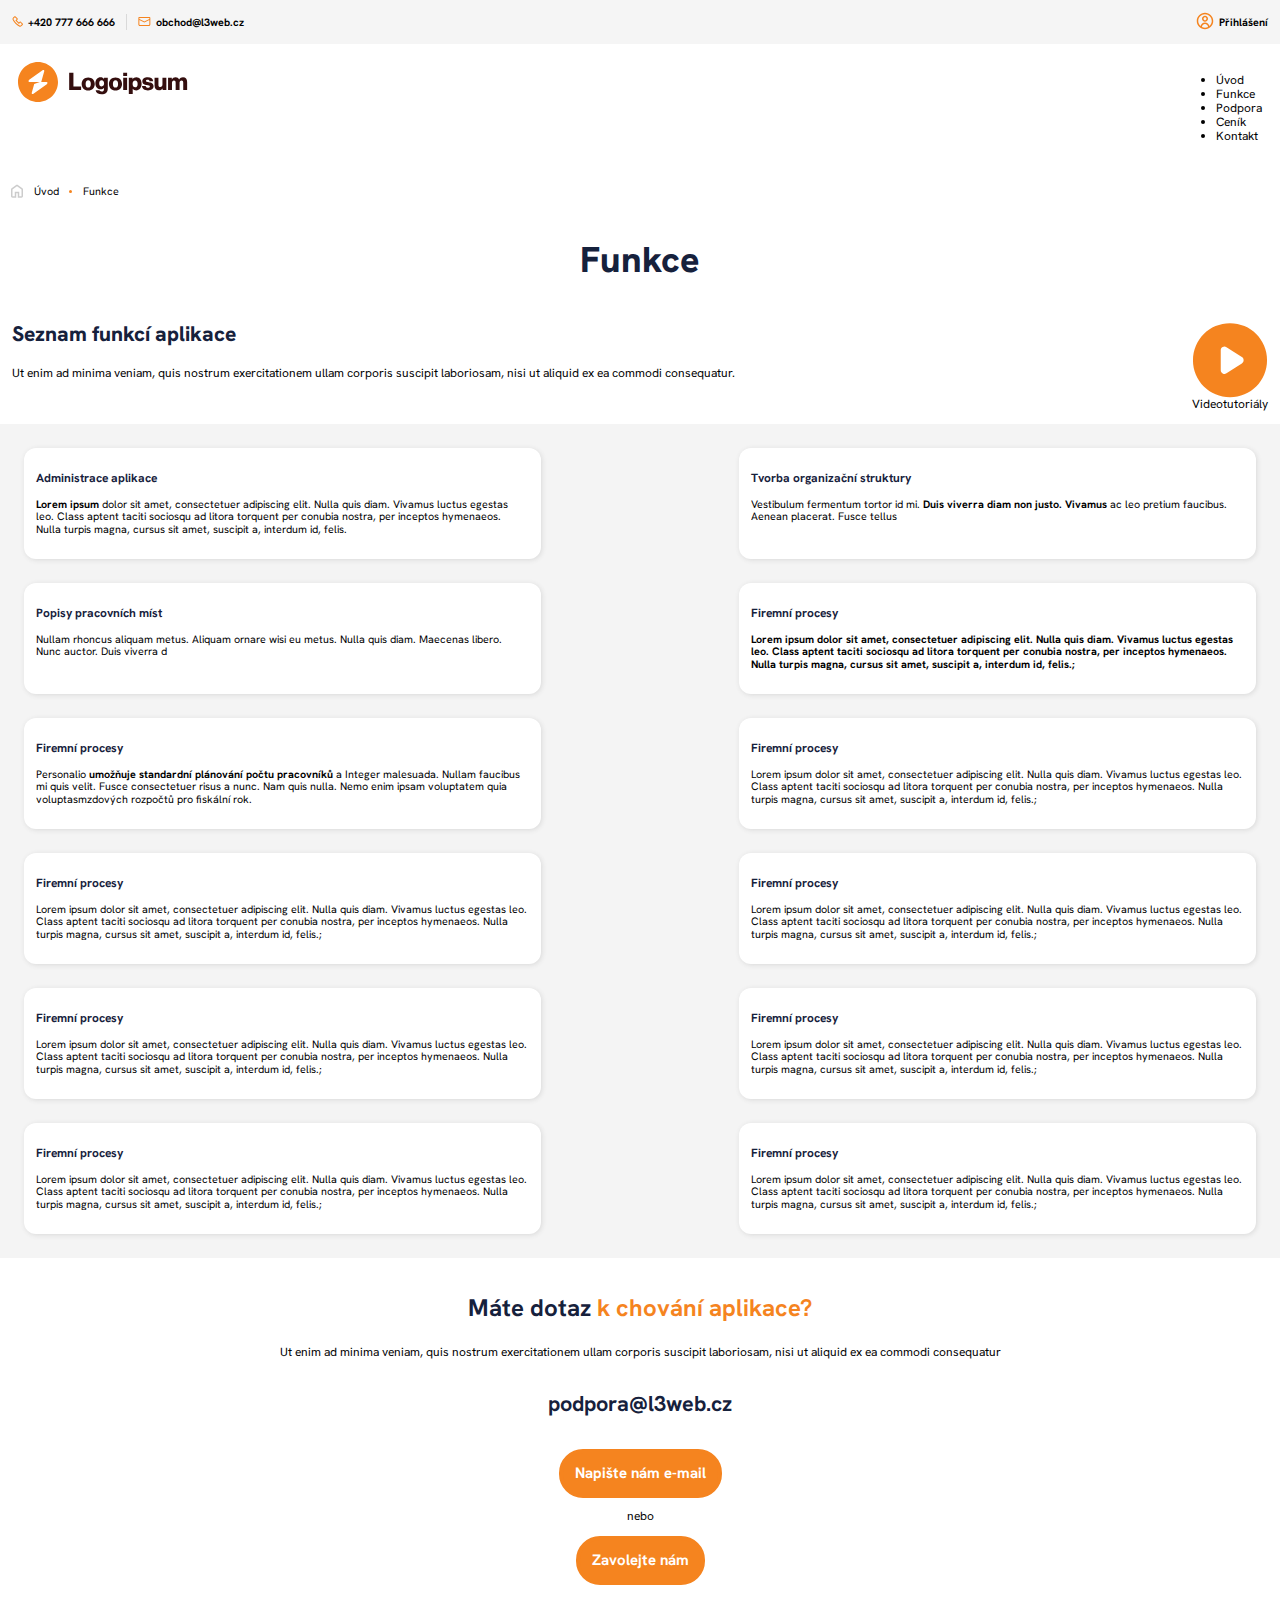
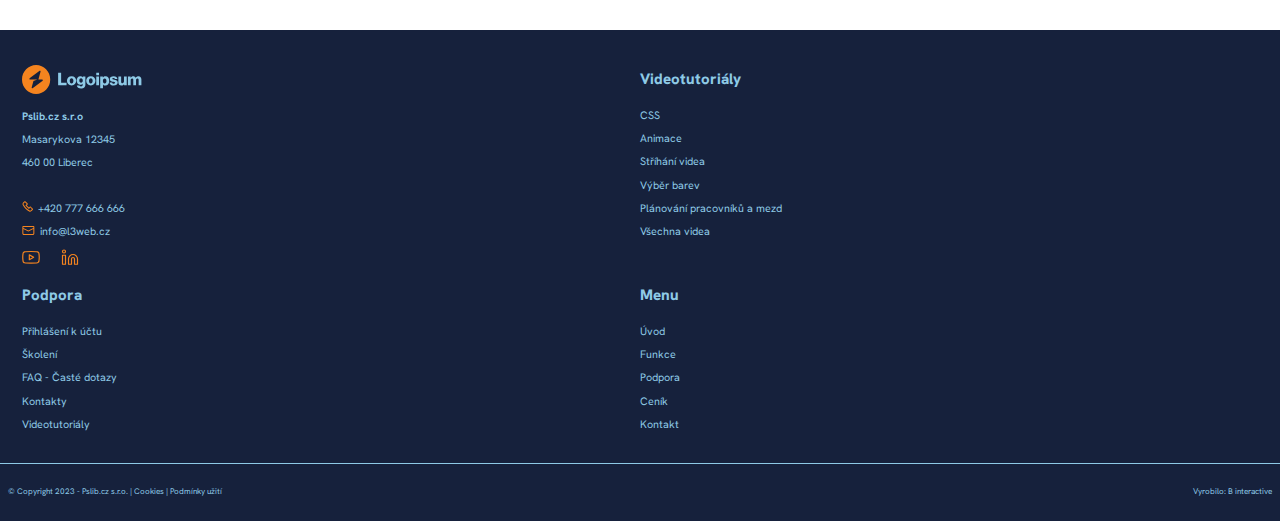
==== funkce.html @ 1e0c0223 "homepage-mobil" ====
<!DOCTYPE html>
<html lang="cs">
<head>
    <meta charset="UTF-8">
    <meta http-equiv="X-UA-Compatible" content="IE=edge">
    <meta name="viewport" content="width=device-width, initial-scale=1.0">
    <link rel="stylesheet" href="css/normalize.css">
    <link rel="stylesheet" href="css/font.css">
    <link rel="stylesheet" href="css/main.css">
    <title>Logoipsum | Funkce</title>
</head>
<body>
    <header class="header">
        <div class="header__kontakt">
            <address class="header__kontakt__address">
                <p class="header__kontakt--phone phone smalltext bold"><a href="tel:+420 777 666 666">+420 777 666 666</a></p>
                <p class="header__kontakt--mail mail smalltext bold"><a href="mailto:obchod@l3web.cz">obchod@l3web.cz</a></p>
            </address>
            <div class="header__kontakt--login">
                <p class="login smalltext bold"><a href="">Přihlášení</a></p>
            </div>
        </div>
        <h1 class="logo--hidden">Logoipsum</h1>
        <div class="header__box">
            <div class="logo--img header__logo--img">
                <a href="index.html">
                    <img src="ico/logo-default.svg" alt="Logoipsum">
                </a>
            </div >
            <nav class="header__menu">
                <ul>
                    <li><a href="index.html">Úvod</a></li>
                    <li><a href="funkce.html">Funkce</a></li>
                    <li><a href="">Podpora</a></li>
                    <li><a href="">Ceník</a></li>
                    <li><a href="">Kontakt</a></li>
                </ul>
            </nav>
        </div> 
        <p class="button header__button"><a href="">Zkušební verze</a></p>
        <div class="header__path smalltext">
            <a href="index.html">
                <img src="ico/home.svg" alt="Tlačítko domů">
            </a>
            <a href="index.html">Úvod</a>
            <a href="funkce.html" class="header__path__funkce">Funkce</a>
        </div>
        <h2>Funkce</h2>
    </header>
    <main class="main main--funkce">
        <header class="main__header">
            <div>
                <h3>Seznam funkcí aplikace</h3>
                <p>Ut enim ad minima veniam, quis nostrum exercitationem ullam corporis suscipit laboriosam, nisi ut aliquid ex ea commodi consequatur.</p>
            </div>
            <div class="main__header__video">
                <a href="">
                    <img src="ico/video.svg" alt="Videotutoriály tlačítko">
                </a>
                <a href="">Videotutoriály</a>
            </div>
        </header>
        <section class="section vyhody__slider vyhody__slider--funkce">
            <a href="" class="vyhody__slider__item">
                <header class="vyhody__slider__item__header navy">
                    <p class="bold">Administrace aplikace</p>
                </header>
                <p class="smalltext"><span class="bold">Lorem ipsum</span> dolor sit amet, consectetuer adipiscing elit. Nulla quis diam. Vivamus luctus egestas leo. Class aptent taciti sociosqu ad litora torquent per conubia nostra, per inceptos hymenaeos. Nulla turpis magna, cursus sit amet, suscipit a, interdum id, felis.</p>
            </a>
            <a href="" class="vyhody__slider__item">
                <header class="vyhody__slider__item__header navy">
                    <p class="bold">Tvorba organizační struktury</p>
                </header>
                <p class="smalltext">Vestibulum fermentum tortor id mi. <span class="bold">Duis viverra diam non justo. Vivamus</span> ac leo pretium faucibus. Aenean placerat. Fusce tellus</p>
            </a>
            <a href="" class="vyhody__slider__item">
                <header class="vyhody__slider__item__header navy">
                    <p class="bold">Popisy pracovních míst</p>
                </header>
                <p class="smalltext">Nullam rhoncus aliquam metus. Aliquam ornare wisi eu metus. Nulla quis diam. Maecenas libero. Nunc auctor. Duis viverra d</p>
            </a>
            <a href="" class="vyhody__slider__item">
                <header class="vyhody__slider__item__header navy">
                    <p class="bold">Firemní procesy</p>
                </header>
                <p class="bold smalltext">Lorem ipsum dolor sit amet, consectetuer adipiscing elit. Nulla quis diam. Vivamus luctus egestas leo. Class aptent taciti sociosqu ad litora torquent per conubia nostra, per inceptos hymenaeos. Nulla turpis magna, cursus sit amet, suscipit a, interdum id, felis.;</p>
            </a>
            <a href="" class="vyhody__slider__item">
                <header class="vyhody__slider__item__header navy">
                    <p class="bold">Firemní procesy</p>
                </header>
                <p class="smalltext">Personalio <span class="bold">umožňuje standardní plánování počtu pracovníků</span> a Integer malesuada. Nullam faucibus mi quis velit. Fusce consectetuer risus a nunc. Nam quis nulla. Nemo enim ipsam voluptatem quia voluptasmzdových rozpočtů pro fiskální rok.</p>
            </a>
            <a href="" class="vyhody__slider__item">
                <header class="vyhody__slider__item__header navy">
                    <p class="bold">Firemní procesy</p>
                </header>
                <p class="smalltext">Lorem ipsum dolor sit amet, consectetuer adipiscing elit. Nulla quis diam. Vivamus luctus egestas leo. Class aptent taciti sociosqu ad litora torquent per conubia nostra, per inceptos hymenaeos. Nulla turpis magna, cursus sit amet, suscipit a, interdum id, felis.;</p>
            </a>
            <a href="" class="vyhody__slider__item">
                <header class="vyhody__slider__item__header navy">
                    <p class="bold">Firemní procesy</p>
                </header>
                <p class="smalltext">Lorem ipsum dolor sit amet, consectetuer adipiscing elit. Nulla quis diam. Vivamus luctus egestas leo. Class aptent taciti sociosqu ad litora torquent per conubia nostra, per inceptos hymenaeos. Nulla turpis magna, cursus sit amet, suscipit a, interdum id, felis.;</p>
            </a>
            <a href="" class="vyhody__slider__item">
                <header class="vyhody__slider__item__header navy">
                    <p class="bold">Firemní procesy</p>
                </header>
                <p class="smalltext">Lorem ipsum dolor sit amet, consectetuer adipiscing elit. Nulla quis diam. Vivamus luctus egestas leo. Class aptent taciti sociosqu ad litora torquent per conubia nostra, per inceptos hymenaeos. Nulla turpis magna, cursus sit amet, suscipit a, interdum id, felis.;</p>
            </a>
            <a href="" class="vyhody__slider__item">
                <header class="vyhody__slider__item__header navy">
                    <p class="bold">Firemní procesy</p>
                </header>
                <p class="smalltext">Lorem ipsum dolor sit amet, consectetuer adipiscing elit. Nulla quis diam. Vivamus luctus egestas leo. Class aptent taciti sociosqu ad litora torquent per conubia nostra, per inceptos hymenaeos. Nulla turpis magna, cursus sit amet, suscipit a, interdum id, felis.;</p>
            </a>
            <a href="" class="vyhody__slider__item">
                <header class="vyhody__slider__item__header navy">
                    <p class="bold">Firemní procesy</p>
                </header>
                <p class="smalltext">Lorem ipsum dolor sit amet, consectetuer adipiscing elit. Nulla quis diam. Vivamus luctus egestas leo. Class aptent taciti sociosqu ad litora torquent per conubia nostra, per inceptos hymenaeos. Nulla turpis magna, cursus sit amet, suscipit a, interdum id, felis.;</p>
            </a>
            <a href="" class="vyhody__slider__item">
                <header class="vyhody__slider__item__header navy">
                    <p class="bold">Firemní procesy</p>
                </header>
                <p class="smalltext">Lorem ipsum dolor sit amet, consectetuer adipiscing elit. Nulla quis diam. Vivamus luctus egestas leo. Class aptent taciti sociosqu ad litora torquent per conubia nostra, per inceptos hymenaeos. Nulla turpis magna, cursus sit amet, suscipit a, interdum id, felis.;</p>
            </a>
            <a href="" class="vyhody__slider__item">
                <header class="vyhody__slider__item__header navy">
                    <p class="bold">Firemní procesy</p>
                </header>
                <p class="smalltext">Lorem ipsum dolor sit amet, consectetuer adipiscing elit. Nulla quis diam. Vivamus luctus egestas leo. Class aptent taciti sociosqu ad litora torquent per conubia nostra, per inceptos hymenaeos. Nulla turpis magna, cursus sit amet, suscipit a, interdum id, felis.;</p>
            </a>
        </section>
        <section class="section section__questions">
            <p class="bold navy section__questions__header">Máte dotaz <span class="orange">k chování aplikace?</span></p>
            <p>Ut enim ad minima veniam, quis nostrum exercitationem ullam corporis suscipit laboriosam, nisi ut aliquid ex ea commodi consequatur</p>
            <a href="mailto:podpora@l3web.cz" class="section__questions__mail bold navy">podpora@l3web.cz</a>
            <p class="button"><a href="">Napište nám e-mail</a></p>
            <p>nebo</p>
            <p class="button"><a href="">Zavolejte nám</a></p>
        </section>
    </main>
    <footer class="footer">
        <div class="footer__grid">
            <div class="footer__kontakt">
                <div class="logo--img footer__logo--img">
                    <a href="index.html">
                        <img src="ico/logo-footer.svg" alt="">
                    </a>
                </div>
                <address class="footer__kontakt__address">
                    <p class="bold">Pslib.cz s.r.o</p>
                    <p>Masarykova 12345</p>
                    <p>460 00 Liberec</p>
                </address>
                <address class="footer__kontakt__ico">
                    <p class="phone"><a href="tel:+420 777 666 666">+420 777 666 666</a></p>
                    <p class="mail"><a href="mailto:info@l3web.cz">info@l3web.cz</a></p>
                </address>
                <div class="footer__kontakt__socials">
                    <a href="">
                        <img src="ico/youtube.svg" alt="YouTube">
                    </a>
                    <a href="">
                        <img src="ico/linkedin.svg" alt="Linkedin">
                    </a>
                </div>
            </div>
            <div class="footer_videos">
                <div class="footer__header">
                    <h4>Videotutoriály</h4>
                </div>
                <p><a href="">CSS</a></p>
                <p><a href="">Animace</a></p>
                <p><a href="">Stříhání videa</a></p>
                <p><a href="">Výběr barev</a></p>
                <p><a href="">Plánování pracovníků a mezd</a></p>
                <p><a href="">Všechna videa</a></p>
            </div>
            <div class="footer__support">
                <div class="footer__header">
                    <h4>Podpora</h4>
                </div>
                <p><a href="">Přihlášení k účtu</a></p>
                <p><a href="">Školení</a></p>
                <p><a href="">FAQ - Časté dotazy</a></p>
                <p><a href="">Kontakty</a></p>
                <p><a href="">Videotutoriály</a></p>
            </div>
            <div class="footer__menu">
                <div class="footer__header">
                    <h4>Menu</h4>
                </div>
                <p><a href="">Úvod</a></p>
                <p><a href="funkce.html">Funkce</a></p>
                <p><a href="">Podpora</a></p>
                <p><a href="">Ceník</a></p>
                <p><a href="">Kontakt</a></p>
            </div>
        </div>
        <div class="footer__footer">
            <div class="footer__footer__flex">
                <p>© Copyright 2023 - Pslib.cz s.r.o.   |<a href="">   Cookies    </a>|<a href="">   Podmínky užití</a></p>
                <p>Vyrobilo: B interactive</p>
            </div>
        </div>
    </footer>
</body>
</html>
---- css/font.css ----
@font-face {
    font-family: "Hanken" ;
    font-style: normal;
    src: url(../font/HankenGrotesk-VariableFont_wght.ttf);
}

@font-face {
    font-family: "Hanken" ;
    font-style: italic;
    src: url(../font/HankenGrotesk-Italic-VariableFont_wght.ttf);
}

html {
    font-family: "Hanken" ;
    font-size: 12px;
}

.bold {
    font-weight: bold;
}

.footer {
    font-size: 0.9em ;
}

.smalltext {
    font-size: 0.9em;
}

h1, h2, h3, h4 {
    font-weight: 800;
}

h2 {
    font-size: 3em;
}

h3 {
    font-size: 1.75em;
}

h4 {
    font-size: 1.4em;
}

.o-nas__main__article__text__name {
    font-weight: bold;
    font-size: 1.2em;
}

.o-nas__main__article__text__italic {
    font-style: italic;
    font-size: 0.9em;
}

.footer__footer {
    font-size: 0.75em;
}

.button a {
    font-weight: bold;
}

.section__questions__mail {
    font-size: 1.8em;
}

.section__questions__header {
    font-size: 2em;
}
---- css/main.css ----
:root {
    --orange: #F5841F;
    --navy: #16213C;
    --lightblue: #8ECAE6;
    --lightgray: #F5F5F5;
    --gray: #D9D9D9;
    --blue: #2D4275;
    --black: #000000;
    --white: #FFFFFF;
    --lightblue-background: rgba(142, 202, 230, 0.12);
    --gray-background: rgba(217, 217, 217, 0.3)
}

img {
    width: 100%;
    display: block;
    margin: 0;
    padding: 0;
    object-fit: cover;
}

a {
    text-decoration: none;
    color: var(--black);
}

h2, h3 {
    color: var(--navy);
    text-align: center;
}

.orange {
    color: var(--orange);
}

.navy {
    color: var(--navy);
}

.blue {
    color: var(--blue);
}

.figure {
    margin: 0;
    padding: 0;
}

.section {
    padding: 1em 2em;
}

figcaption {
    font-size: 0;
}

address {
    font-style: normal;
}

.button {
    background-color: var(--orange);
    padding: 1em;
    text-align: center;
    border: 4px solid var(--orange);
    border-radius: 2em;
    width: fit-content;
    margin: auto;
}

.button a {
    color: white;
    font-size: 1.25em;
}

a:hover {
    text-decoration: underline;
}

.button:hover {
    background-color: transparent;
    border: 4px solid var(--orange);
}

.button:hover a {
    color: var(--navy);
    text-decoration: none;
}

.header__kontakt {
    background-color: var(--lightgray);
    display: flex;
    flex-direction: row;
    justify-content: space-between;
    padding: 1em;
}

.header__kontakt p {
    margin: 0;
}

.header__kontakt__address {
    display: flex;
    flex-direction: row;
    justify-content: space-around;
}

.phone::before {
    content: url(../ico/phone.svg);
    margin-right: 0.5em;
}

.mail::before {
    content: url(../ico/mail.svg);
    margin-right: 0.5em;
}

.login::before {
    content: url(../ico/login.svg);
    margin-right: 0.5em;
}

.header__kontakt p {
    display: flex;
    align-items: center;
}

.phone::after {
    content: "";
    height: 1.5em;
    width: 1px;
    background-color: var(--gray);
    margin: 0 1em;
}

.logo--hidden {
    font-size: 0px; 
 
}

/*
h1.logo--hidden::before {
    content: url(../ico/logo-default.svg);
    width: auto;
}
*/

.header__box {
    margin: 1.5em;
    display: flex;
    flex-direction: row;
    justify-content: space-between;
}

.header__button {
    display: none;
}

.skola__list li {
    list-style-image: url(../ico/checkmark.svg) ;
}

.skola__grid {
    display: grid;
    grid-template-columns: repeat(4, 1fr);
}

.skola__figure {
    grid-column: 3/5;
    grid-row: 1/3;
    margin-left: 0.5em;
}

.skola__list {
    grid-column: 1/3;
    grid-row: span 1;
}

.skola__button {
    grid-column: 1/3;
}

.skola__figure img {
    border-radius: 1em;
}

.sponsors {
    display: grid;
    grid-template-columns: 1fr 55px 1fr ;
    margin: 2em;
}

.sponsors__logo--one {
    grid-column: 1/2;
    grid-row: 1/2;
}

.sponsors__logo--two {
    grid-column: 3/4;
    grid-row: 1/2;
    margin-top: 0.5em;
}

.sponsors__logo--three {
    grid-column: 2/3;
    grid-row: 2/3;
}

.sponsors__logo--four {
    grid-column: 1/2;
    grid-row: 3/4;
}

.sponsors__logo--five {
    grid-column: 3/4;
    grid-row: 3/4;
}

.vyhody {
    background-color: var(--lightblue-background);
}

.vyhody__icons {
    display: flex;
    flex-direction: row;
    flex-wrap: wrap;
    justify-content: space-between;
}

.vyhody__icons p {
    width: 40%;
    text-align: center;
    display: flex;
    flex-direction: column;
    justify-content: space-between;
    margin: 0;
}

.vyhody__icons--time::before {
    content: url(../ico/time.svg);
    margin: 1em 0;
}

.vyhody__icons--people::before {
    content: url(../ico/people.svg);
    margin: 1em 0;
}

.vyhody__icons--arrows::before {
    content: url(../ico/arrows.svg);
    margin: 1em 0;
}

.vyhody__icons--note::before {
    content: url(../ico/note.svg);
    margin: 1em 0;
}

.vyhody__icons::after {
    content: "";
    width: 95%;
    height: 0;
    border: 1px;
    border-color: var(--lightblue);
    border-style: dashed;
    margin: 2em 0;
}

.vyhody__slider {
    display: flex;
    flex-direction: row;
    flex-wrap: wrap;
    justify-content: space-between ;
}

.vyhody__slider__item {
    display: block;
    background-color: var(--white);
    max-width: 40%;
    margin: 1em 0;
    padding: 1em;
    padding-bottom: 2em;
    border-radius: 1em;
    box-shadow: 1px 1px 5px var(--gray);
    position: relative;
}

.vyhody__slider__item:hover {
    text-decoration: none;
}

.vyhody__slider__item:hover .vyhody__slider__item__header {
    color: var(--orange);
}

.vyhody__slider__item:hover::after {
    content: url(../ico/arrow-hover.svg);
    display: block;
    position: absolute;
    bottom: -12px;
    left: 15px;
}

.vyhody__slider__item > p {
    max-height: 3.5em;
    overflow: hidden;
    margin: 0;
}

.pribeh > p {
    max-height: 4.5em;
    overflow: hidden;
}

.o-nas__main__article {
    display: flex;
    flex-direction: row;
    gap: 2em;
    margin: 1.5em 0;
}

.o-nas__main__article__text > p.smalltext {
    max-height: 3.5em;
    overflow: hidden;
}

.o-nas__main__article__text {
    max-width: 55%;
}

.o-nas__main__article__text__italic {
    margin-top: 0;
}

.o-nas__main__article__text__name {
    margin-bottom: 0.5em;
}

.o-nas::before {
    display: block;
    content: "";
    width: 95%;
    height: 1px;
    background-color: var(--gray);
    margin: 1em 0;
}

.aktuality::before {
    display: block;
    content: "";
    width: 95%;
    height: 1px;
    background-color: var(--gray);
    margin: 1em 0;
}

.aktuality__main__item--first::before {
    content: url(../ico/news_21.svg);
    margin-right: 1.5em;
    margin-top: 1em;
}

.aktuality__main__item--second::before {
    content: url(../ico/news_8.svg);
    margin-right: 1.5em;
    margin-top: 1em;
}

.aktuality__main__item {
    display: flex;
    flex-direction: row;
    gap: 1em;
}

.aktuality__main__item__button > a {
    color: var(--orange);
}

.footer {
    color: var(--lightblue);
    background-color: var(--navy);
    margin-top: 3em;
}

.footer__grid {
    display: grid;
    grid-template-columns: 1fr 1fr;
        padding: 2em;
}

.footer a {
    color: var(--lightblue);
}

.footer__header--logo {
    font-size: 0;
}

/*
.footer__header--logo::before {
    display: block;
    content: "";
    background-image: url(../ico/logo-footer.svg);
    background-size: contain;
    background-repeat: no-repeat;
    width: 120px;
    height: 30px;
    padding-top: 2em;
}
*/

.footer__kontakt {
    padding-top: 1.3em;
}

.footer__kontakt__ico {
    margin-top: 3em;

}

/*
.footer__kontakt::after {
    display: block;
    content: url(../ico/socials.svg);
    margin-top: 2em;
}
*/

.footer__footer::before {
    display: block;
    content: "";
    width: 100%;
    height: 0.5px;
    background-color: var(--lightblue);
}

.footer__footer__flex {
    padding: 2em 1em;
    display: flex;
    flex-direction: row;
    flex-wrap: nowrap;
    justify-content: space-between;
}

.footer__logo--img {
    max-width: 120px;
    margin-bottom: 1.5em;
}

.footer__kontakt__socials a {
    display: block;
    width: 18px;
}

.footer__kontakt__socials {
    display: flex;
    flex-direction: row;
    gap: 2em;
}

.vyhody__slider a {
    display: block;

}

.header__path {
    display: flex;
    flex-direction: row;
    align-items: center;
    gap: 1em;
    padding: 1em;
}

.header__path::after {
    content: "";
    display: block;
    width: 3px;
    height: 3px;
    background-color: var(--orange);
    border-radius: 50%;
}

.header__path__funkce {
    order: 1;
}

.main__header {
    display: flex;
    flex-direction: row;
    justify-content: space-between;
    flex-wrap: nowrap;
    padding: 1em;
}

.main__header h3 {
    text-align: start;
    margin-top: 0;
}

.main__header__video {
    display: flex;
    flex-direction: column;
    justify-content: space-evenly;
}

.vyhody__slider--funkce {
    background-color: var(--gray-background);

}

.section__questions {
    text-align: center;
}

.section__questions__mail {
    margin: 1.5em;
    display: block;
}
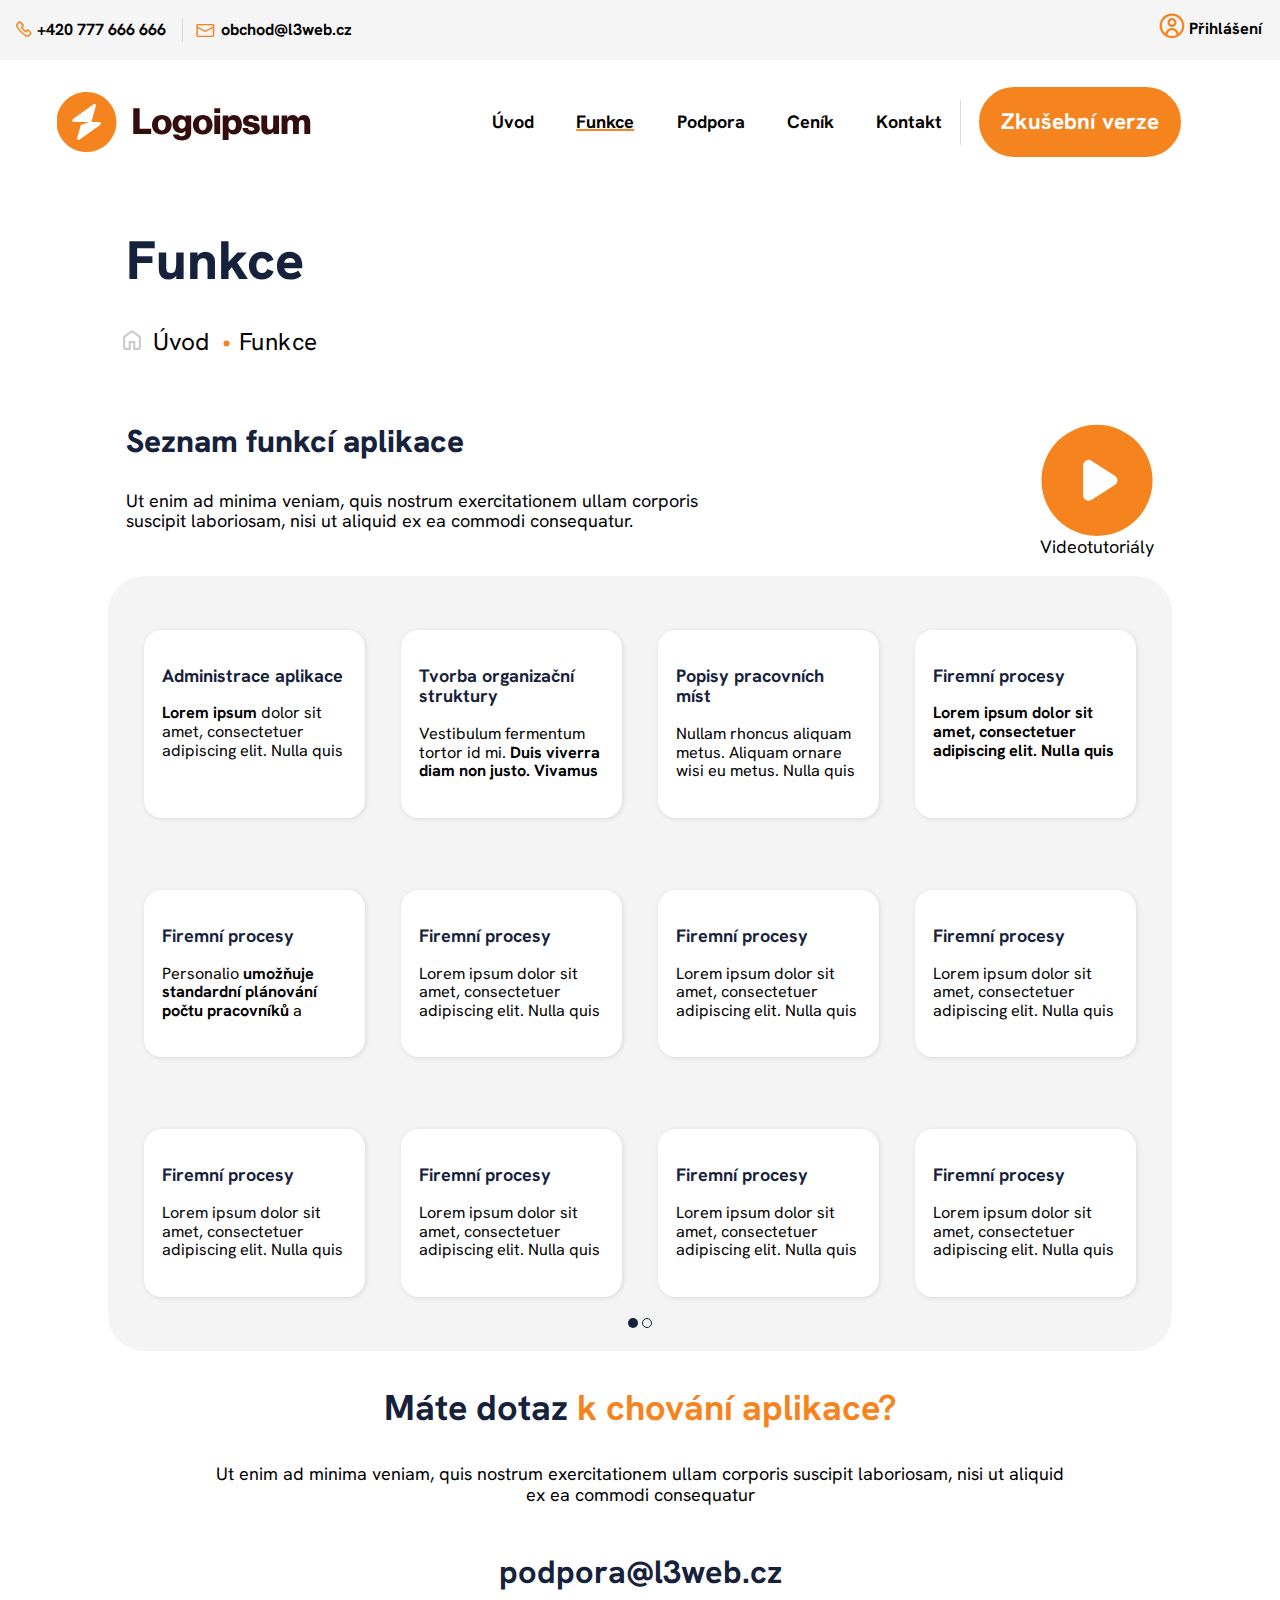
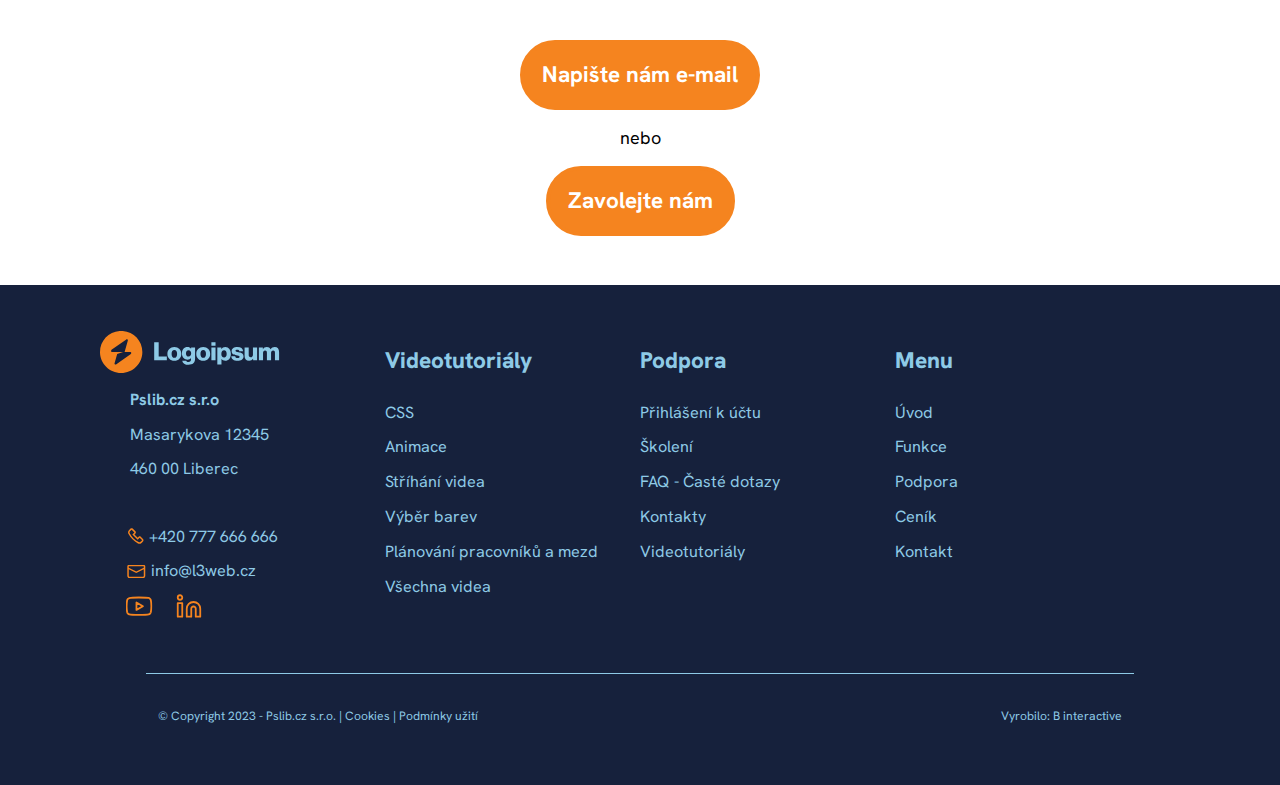
==== commit a4c7652d: "kontakt page" ====
--- a/funkce.html
+++ b/funkce.html
@@ -7,13 +7,15 @@
     <link rel="stylesheet" href="css/normalize.css">
     <link rel="stylesheet" href="css/font.css">
     <link rel="stylesheet" href="css/main.css">
+    <link rel="stylesheet" href="css/hamburger.css">
+    <script src="hamburger.js"></script>
     <title>Logoipsum | Funkce</title>
 </head>
 <body>
     <header class="header">
         <div class="header__kontakt">
             <address class="header__kontakt__address">
-                <p class="header__kontakt--phone phone smalltext bold"><a href="tel:+420 777 666 666">+420 777 666 666</a></p>
+                <p class="header__kontakt--phone phone smalltext bold"><a href="tel:+420777666666">+420 777 666 666</a></p>
                 <p class="header__kontakt--mail mail smalltext bold"><a href="mailto:obchod@l3web.cz">obchod@l3web.cz</a></p>
             </address>
             <div class="header__kontakt--login">
@@ -27,25 +29,47 @@
                     <img src="ico/logo-default.svg" alt="Logoipsum">
                 </a>
             </div >
-            <nav class="header__menu">
-                <ul>
-                    <li><a href="index.html">Úvod</a></li>
-                    <li><a href="funkce.html">Funkce</a></li>
-                    <li><a href="">Podpora</a></li>
-                    <li><a href="">Ceník</a></li>
-                    <li><a href="">Kontakt</a></li>
-                </ul>
-            </nav>
+            <div class="hamburger__box">
+                <div class="hamburger-row">
+                    <a href="javascript:void(0)" class="hamburger hamburger-btn hamburger-zone">
+                        <span></span>
+                        <span></span>
+                        <span></span>
+                    </a>
+                </div>
+                <nav class="hamburger-nav hamburger-zone bold">
+                    <ul>
+                        <li class="li--uvod"><a href="index.html">Úvod</a></li>
+                        <li class="li--funkce"><a href="funkce.html">Funkce</a></li>
+                        <li><a href="">Podpora</a></li>
+                        <li><a href="">Ceník</a></li>
+                        <li class="li--kontakt"><a href="">Kontakt</a></li>
+                    </ul>
+                </nav>
+            </div >
+            <div class="header__aside">
+                <nav class="header__menu header__menu--funkce bold">
+                    <ul>
+                        <li class="li--uvod"><a href="index.html">Úvod</a></li>
+                        <li class="li--funkce"><a href="funkce.html">Funkce</a></li>
+                        <li><a href="">Podpora</a></li>
+                        <li><a href="">Ceník</a></li>
+                        <li class="li--kontakt"><a href="kontakt.html">Kontakt</a></li>
+                    </ul>
+                </nav>
+                <p class="button header__button"><a href="">Zkušební verze</a></p>
+           </div>
         </div> 
-        <p class="button header__button"><a href="">Zkušební verze</a></p>
-        <div class="header__path smalltext">
-            <a href="index.html">
-                <img src="ico/home.svg" alt="Tlačítko domů">
-            </a>
-            <a href="index.html">Úvod</a>
-            <a href="funkce.html" class="header__path__funkce">Funkce</a>
-        </div>
-        <h2>Funkce</h2>
+        <div class="header__box--funkce">
+            <div class="header__path smalltext">
+                <a href="index.html">
+                    <img src="ico/home.svg" alt="Tlačítko domů">
+                </a>
+                <a href="index.html">Úvod</a>
+                <a href="funkce.html" class="header__path__funkce">Funkce</a>
+            </div>
+            <h2>Funkce</h2>
+        </div>
     </header>
     <main class="main main--funkce">
         <header class="main__header">
@@ -54,13 +78,16 @@
                 <p>Ut enim ad minima veniam, quis nostrum exercitationem ullam corporis suscipit laboriosam, nisi ut aliquid ex ea commodi consequatur.</p>
             </div>
             <div class="main__header__video">
-                <a href="">
+                <a href="" class="ico-video--regular">
                     <img src="ico/video.svg" alt="Videotutoriály tlačítko">
                 </a>
+                <a href="" class="ico-video--hover">
+                    <img src="ico/video-hover.svg" alt="Videotutoriály tlačítko">
+                </a>
                 <a href="">Videotutoriály</a>
             </div>
         </header>
-        <section class="section vyhody__slider vyhody__slider--funkce">
+        <div class="section vyhody__slider vyhody__slider--funkce">
             <a href="" class="vyhody__slider__item">
                 <header class="vyhody__slider__item__header navy">
                     <p class="bold">Administrace aplikace</p>
@@ -133,9 +160,9 @@
                 </header>
                 <p class="smalltext">Lorem ipsum dolor sit amet, consectetuer adipiscing elit. Nulla quis diam. Vivamus luctus egestas leo. Class aptent taciti sociosqu ad litora torquent per conubia nostra, per inceptos hymenaeos. Nulla turpis magna, cursus sit amet, suscipit a, interdum id, felis.;</p>
             </a>
-        </section>
+        </div>
         <section class="section section__questions">
-            <p class="bold navy section__questions__header">Máte dotaz <span class="orange">k chování aplikace?</span></p>
+            <h3 class="bold navy section__questions__header">Máte dotaz <span class="orange">k chování aplikace?</span></h3>
             <p>Ut enim ad minima veniam, quis nostrum exercitationem ullam corporis suscipit laboriosam, nisi ut aliquid ex ea commodi consequatur</p>
             <a href="mailto:podpora@l3web.cz" class="section__questions__mail bold navy">podpora@l3web.cz</a>
             <p class="button"><a href="">Napište nám e-mail</a></p>
@@ -157,7 +184,7 @@
                     <p>460 00 Liberec</p>
                 </address>
                 <address class="footer__kontakt__ico">
-                    <p class="phone"><a href="tel:+420 777 666 666">+420 777 666 666</a></p>
+                    <p class="phone"><a href="tel:+420777666666">+420 777 666 666</a></p>
                     <p class="mail"><a href="mailto:info@l3web.cz">info@l3web.cz</a></p>
                 </address>
                 <div class="footer__kontakt__socials">
@@ -187,7 +214,7 @@
                 <p><a href="">Přihlášení k účtu</a></p>
                 <p><a href="">Školení</a></p>
                 <p><a href="">FAQ - Časté dotazy</a></p>
-                <p><a href="">Kontakty</a></p>
+                <p><a href="kontakt.html">Kontakty</a></p>
                 <p><a href="">Videotutoriály</a></p>
             </div>
             <div class="footer__menu">
@@ -198,7 +225,7 @@
                 <p><a href="funkce.html">Funkce</a></p>
                 <p><a href="">Podpora</a></p>
                 <p><a href="">Ceník</a></p>
-                <p><a href="">Kontakt</a></p>
+                <p><a href="kontakt.html">Kontakt</a></p>
             </div>
         </div>
         <div class="footer__footer">
--- a/css/font.css
+++ b/css/font.css
@@ -67,4 +67,10 @@
 
 .section__questions__header {
     font-size: 2em;
+}
+
+@media (min-width: 1150px) {
+    html {
+        font-size: 18px;
+    }
 }--- a/css/main.css
+++ b/css/main.css
@@ -11,6 +11,14 @@
     --gray-background: rgba(217, 217, 217, 0.3)
 }
 
+html {
+    overflow-x: hidden;
+}
+
+body {
+    overflow-x: hidden;
+}
+
 img {
     width: 100%;
     display: block;
@@ -107,16 +115,19 @@
 
 .phone::before {
     content: url(../ico/phone.svg);
+    display: inline-block;
     margin-right: 0.5em;
 }
 
 .mail::before {
     content: url(../ico/mail.svg);
+    display: inline-block;
     margin-right: 0.5em;
 }
 
 .login::before {
     content: url(../ico/login.svg);
+    display: inline-block;
     margin-right: 0.5em;
 }
 
@@ -160,24 +171,27 @@
     list-style-image: url(../ico/checkmark.svg) ;
 }
 
-.skola__grid {
+.skola {
     display: grid;
-    grid-template-columns: repeat(4, 1fr);
+    grid-template-columns: 1fr 1fr;
+    grid-template-rows: auto;
+}
+
+.skola .section__header {
+    grid-column: 1/3;
+}
+
+.skola p:first-of-type {
+    grid-column: 1/3;
 }
 
 .skola__figure {
-    grid-column: 3/5;
-    grid-row: 1/3;
-    margin-left: 0.5em;
-}
-
-.skola__list {
-    grid-column: 1/3;
-    grid-row: span 1;
+    grid-column: 2/3;
+    grid-row: 3/5;
 }
 
 .skola__button {
-    grid-column: 1/3;
+    font-size: 0.9em;
 }
 
 .skola__figure img {
@@ -218,6 +232,7 @@
 
 .vyhody {
     background-color: var(--lightblue-background);
+    padding-top: 2em;
 }
 
 .vyhody__icons {
@@ -267,16 +282,28 @@
 }
 
 .vyhody__slider {
-    display: flex;
-    flex-direction: row;
-    flex-wrap: wrap;
-    justify-content: space-between ;
+    display: grid;
+    grid-template-columns: 1fr 1fr;
+    grid-template-rows: auto;
+    position: relative;
+    grid-gap: 2em;
+    margin-bottom: 2em;
+}
+
+.vyhody__slider--uvod::after {
+    content: url(../ico/slider.svg);
+    position: absolute;
+    bottom: -1em;
+    left: 0;
+    right: 0;
+    margin-left: auto;
+    margin-right: auto;
+    width: 24px;
 }
 
 .vyhody__slider__item {
     display: block;
     background-color: var(--white);
-    max-width: 40%;
     margin: 1em 0;
     padding: 1em;
     padding-bottom: 2em;
@@ -307,7 +334,17 @@
     margin: 0;
 }
 
-.pribeh > p {
+
+.pribeh__box {
+    max-width: 80%;
+    margin-left: auto;
+    margin-right: auto;
+    display: flex;
+    flex-direction: column;
+    align-content: center;
+}
+
+.pribeh__box > p {
     max-height: 4.5em;
     overflow: hidden;
 }
@@ -356,14 +393,12 @@
 
 .aktuality__main__item--first::before {
     content: url(../ico/news_21.svg);
-    margin-right: 1.5em;
-    margin-top: 1em;
+    margin: 1.5em;
 }
 
 .aktuality__main__item--second::before {
     content: url(../ico/news_8.svg);
-    margin-right: 1.5em;
-    margin-top: 1em;
+    margin: 1.5em;
 }
 
 .aktuality__main__item {
@@ -442,6 +477,11 @@
     justify-content: space-between;
 }
 
+.logo--img {
+    display: flex;
+    align-items: center;
+}
+
 .footer__logo--img {
     max-width: 120px;
     margin-bottom: 1.5em;
@@ -508,6 +548,18 @@
 
 }
 
+.ico-video--hover {
+    display: none;
+}
+
+.main__header__video:hover .ico-video--regular {
+    display: none;
+}
+
+.main__header__video:hover .ico-video--hover {
+    display: block;
+}
+
 .section__questions {
     text-align: center;
 }
@@ -515,4 +567,325 @@
 .section__questions__mail {
     margin: 1.5em;
     display: block;
-}+}
+
+.map-box {
+    display: flex;
+    flex-direction: row;
+    justify-content: center;
+}
+
+.map {
+    max-width: 75vw;
+}
+
+.section--kontakt address {
+    text-align: center;
+}
+
+
+@media (min-width: 1150px) {
+
+    .section__header {
+        margin: 2em auto;
+    }
+    
+    .header__menu ul {
+        display: flex;
+        flex-direction: row;
+        justify-content: space-between;
+        width: 25em;
+    }
+
+    .header__aside {
+        display: flex;
+        flex-direction: row;
+        justify-content: space-around;
+        align-items: center;
+        gap: 1em;
+    }
+
+    .header__button {
+        display: block ;
+        margin: 0;
+        order: 1;
+    }
+
+    .header__menu {
+        display: flex;
+        align-items: center;
+    }
+
+    .header__menu ul li {
+        list-style: none;
+    }
+
+    .header__box {
+        padding: 0 4em;
+    }
+
+    .header__aside::after {
+        content: "";
+        display: block;
+        height: 2.5em;
+        width: 1px;
+        background-color: var(--gray);
+    }
+
+    .section {
+        padding: 0 6em;
+    }
+
+    .sponsors {
+        display: flex;
+        flex-direction: row;
+        margin: 2em 15em;
+        justify-content: space-evenly;
+        align-items: center;
+    }
+
+    .vyhody {
+        padding-top: 1em;
+        padding-bottom: 2em;
+    }
+
+    .vyhody__icons p {
+        max-width: 25%;
+    }
+
+    .vyhody__icons {
+        flex-wrap: wrap;
+    }
+
+    .vyhody__icons--note::before {
+        scale: 1.5;
+    }
+
+    .vyhody__icons--arrows::before {
+        scale: 1.5;
+    }
+
+    .vyhody__icons--people::before {
+        scale: 1.5;
+    }
+
+    .vyhody__icons--time::before {
+        scale: 1.5;
+    }
+
+    .vyhody__slider {
+        grid-template-columns: repeat(4, 1fr);
+    }
+
+    .pribeh {
+        display: grid;
+        grid-template-columns: 1fr 1fr;
+        grid-template-rows: auto;
+   }
+
+   .pribeh__box {
+    display: flex;
+    flex-direction: column;
+    justify-content: space-evenly;
+   }
+
+   .pribeh .section__header {
+        grid-column: 1/3;
+   }
+
+   .pribeh__figure {
+    grid-column:  2/3;    
+    grid-row: 2/4;
+   }
+
+    .o-nas__main {
+        display: flex;
+        flex-direction: row;
+        width: auto;
+    }
+
+    .o-nas__main__article figure {
+        margin: auto;
+        scale: 1.2;
+    }
+
+    .o-nas__main__article__text {
+        scale: 0.8;
+    }
+
+    .o-nas__main__article {
+        gap: 0;
+    }
+
+    .aktuality__main {
+        display: flex;
+        flex-direction: row;
+        justify-content: space-between;
+    }
+
+    .aktuality__main__item--first::before {
+        scale: 1.5;
+        padding-top: .5em;
+    }
+
+    .aktuality__main__item--second::before {
+        scale: 1.5;
+        padding-top: 0.5em;
+    }
+
+    .footer {
+        padding: 0 6em;
+    }
+
+    .footer__grid {
+        grid-template-columns: repeat(4, 1fr);
+    }
+
+    .footer__grid__box {
+        padding-left: 4em;
+    }
+
+    .footer__footer {
+        padding: 2em 4em;
+    }
+
+    .vyhody__slider__item:hover::after {
+        scale: 1.5;
+    }
+
+    .phone::before {
+        scale: 1.5;
+    }
+
+    .mail::before {
+        scale: 1.5;
+    }
+
+    .login::before {
+        scale: 1.5;
+    }
+
+    .footer__kontakt__socials a {
+        scale: 1.5;
+    }
+
+    .logo--img {
+        scale: 1.5;
+    }
+
+    .skola {
+        grid-template-rows: auto;
+    }
+    
+    .skola .section__header {
+        grid-column: 1/2;
+        margin: 0;
+    }
+
+    .skola .section__header h2 {
+        margin: 0;
+        text-align: left;
+    }
+
+    .skola p:first-of-type {
+        grid-column: 1/2;
+        font-size: 1.5em;
+    }
+
+    .skola__figure {
+        grid-row: 1/5;
+    }
+
+    .skola__button {
+        margin-left: 0;
+    }
+
+    .skola__list li {
+        font-size: 1.5em;
+    }
+
+    .main__header div {
+         max-width: 60%;
+    }
+
+    .main--funkce {
+        padding: 0 6em;
+    }
+
+    .vyhody__slider--funkce {
+        padding: 2em;
+        border-radius: 2em;
+    }
+
+    .header__path a img {
+        display: inline-block;
+    }
+
+    .header__path a {
+        scale: 1.5;
+    }
+
+    .header__path::after {
+        scale: 2;
+    }
+
+    .header__path {
+        gap: 1.5em;
+        order: 1;
+        padding-left: 0;
+    }
+
+    .vyhody__slider--funkce::after {
+        content: url(../ico/slider.svg);
+        position: absolute;
+        bottom: 1em;
+        left: 0;
+        right: 0;
+        margin-left: auto;
+        margin-right: auto;
+        width: 24px;
+    }
+
+    .header__box--funkce {
+        display: flex;
+        flex-direction: column;
+        padding-left: 7em;
+        margin-bottom: 2em;
+    }
+
+    .header__box--funkce h2 {
+        margin-bottom: 0.5em;
+        text-align: left;
+    }
+
+    .header__menu--funkce .li--funkce {
+        text-decoration: underline var(--orange) solid 2px;
+    }
+
+    .header__menu--uvod .li--uvod {
+        text-decoration: underline var(--orange) solid 2px;
+    }
+
+    .section--kontakt h3 {
+        text-align: left;
+    }
+
+    .main--kontakt {
+        display: grid;
+        grid-template-columns: 1fr 1fr;
+    }
+
+    .map-box {
+        grid-column: 2/3;
+        grid-row: 1/4;
+    }
+
+    .section--kontakt address {
+        text-align: left;
+    }
+
+    .header__menu--kontakt .li--kontakt {
+        text-decoration: underline var(--orange) solid 2px;
+    }
+
+}
--- a/css/hamburger.css
+++ b/css/hamburger.css
@@ -0,0 +1,149 @@
+:root {
+    --orange: #F5841F;
+    --navy: #16213C;
+    --lightblue: #8ECAE6;
+    --lightgray: #F5F5F5;
+    --gray: #D9D9D9;
+    --blue: #2D4275;
+    --black: #000000;
+    --white: #FFFFFF;
+    --lightblue-background: rgba(142, 202, 230, 0.12);
+    --gray-background: rgba(217, 217, 217, 0.3)
+}
+
+.hamburger {
+    --rotate-time: .15s;
+    --move-time: .1s;
+}
+
+.hamburger {
+    width: 60px;
+    height: 45px;
+    position: relative;
+    display: block;
+}
+  
+.hamburger span {
+    position: absolute;
+    height: 9px;
+    width: 100%;
+    background: var(--orange);
+    border-radius: 4.5px;
+    left: 0;
+}
+
+.hamburger span:nth-child(1) { top: 0px; transition: 0.3s; }
+
+.hamburger span:nth-child(2) { top: 18px; transition: 0.3s; }
+  
+.hamburger span:nth-child(3) { bottom: 0px; transition: 0.3s; }
+
+.hamburger__box {
+    position: relative;
+}
+
+.hamburger-nav {
+    /*position: absolute;
+    transform: scaleX(0);
+    transition: 0.3s;
+    transform-origin: center;*/
+    width: 100%;
+    position: absolute;
+    left: 0;
+    right: -1500px;
+    margin-left: auto;
+    margin-right: auto;
+    transition: 0.3s;
+    transform-origin: center;
+}
+
+@media screen and (max-width: 1150px) { 
+    .header__aside {
+        display: none;
+    }
+
+    .header__box {
+        position: relative;
+    }
+
+    .hamburger__box {
+        position: absolute;
+        width: 100vw;
+        margin-left: -1.5em;
+        margin-top: -1.5em;
+    }
+
+    .hamburger__row {
+        position: relative;
+    }
+
+    .hamburger {
+        position: absolute;
+        right: 1em;
+        z-index: 2;
+        margin: 1em;
+    }
+
+    .hamburger-nav li {
+        text-align: center;
+        list-style: none;
+    }
+    
+    .hamburger.active span:first-child {
+        transform: rotate(45deg) translate(13px, 13px);
+        transition: 0.3s;
+        background-color: var(--navy);
+    }
+
+    .hamburger.active span:last-child {
+        transform: rotate(-45deg) translate(13px, -13px);
+        transition: 0.3s;
+        background-color: var(--navy);
+    }
+
+    .hamburger.active span:nth-child(2) {
+        transform: translate(100px);
+        transition: 0.3s;
+        transition-delay: 0.15s;
+        visibility: hidden;
+        background-color: var(--navy);
+    }
+
+    .hamburger-nav.active {
+        width: 100%;
+        position: absolute;
+        left: 0;
+        right: 0;
+        margin-left: auto;
+        margin-right: auto;
+        transition: 0.3s;
+        transform-origin: center;
+        background-color: var(--lightgray);
+    }
+
+    .hamburger-nav ul {
+        padding-left: 0;
+        margin-bottom: 0;
+    }
+
+    .hamburger-nav ul li a {
+        color: var(--navy);
+    }
+
+    .hamburger-nav ul li {
+        border-bottom: solid 2px var(--orange);
+        margin: 0.5em 0;
+        font-size: 1.25em;
+    }
+
+    .hamburger-nav ul li.li--kontakt {
+        margin-bottom: 0;
+    }
+}
+
+@media  (min-width: 1150px) {
+    .hamburger__box {
+        display: none;
+    }
+}
+
